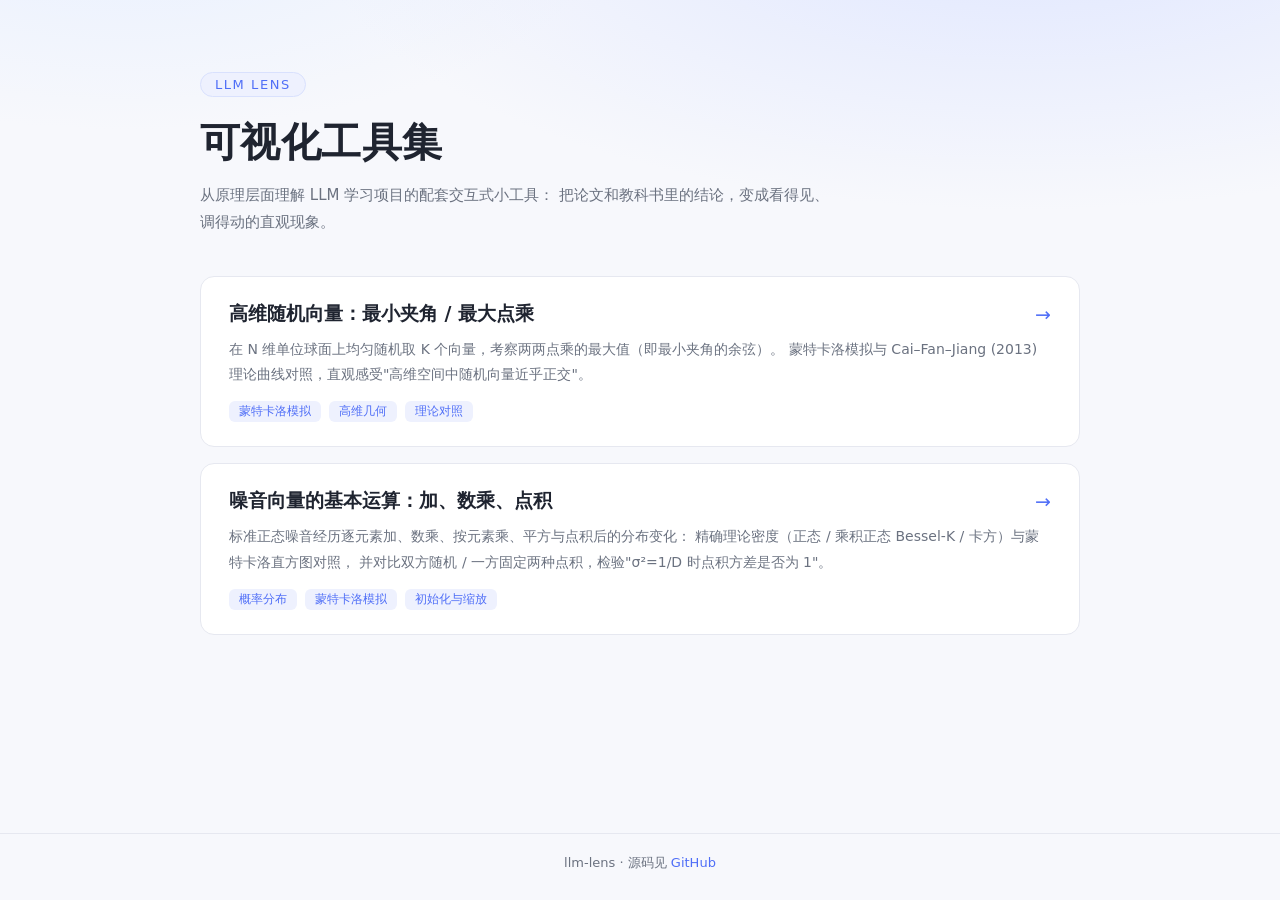
==== index.html @ 107e7b2a "refactor(noise-ops-demo): 合并点积方差对比到面板二，移除面板三 将原先独立的面板三（点积方差随D扫描）移除，将其核心结论与方差对比逻辑整合到面板二中。同时精简了页面文案、移除" ====
<!DOCTYPE html>
<html lang="zh-CN">
<head>
  <meta charset="UTF-8" />
  <meta name="viewport" content="width=device-width, initial-scale=1.0" />
  <title>LLM Lens · 可视化工具</title>
  <style>
    :root {
      --accent: #4f6ef7;
      --accent-soft: #eef1fe;
      --text: #1f2430;
      --text-dim: #6b7280;
      --card-bg: #ffffff;
      --border: #e6e8f0;
    }
    * { margin: 0; padding: 0; box-sizing: border-box; }
    body {
      font-family: "PingFang SC", "Microsoft YaHei", "Segoe UI", system-ui, sans-serif;
      color: var(--text);
      background:
        radial-gradient(1200px 500px at 80% -10%, #dfe6ff 0%, transparent 60%),
        radial-gradient(900px 400px at 10% -10%, #e8f0ff 0%, transparent 55%),
        #f7f8fc;
      min-height: 100vh;
      display: flex;
      flex-direction: column;
    }
    .wrap {
      width: min(880px, 92vw);
      margin: 0 auto;
      flex: 1;
    }
    header {
      padding: 72px 0 40px;
    }
    .eyebrow {
      display: inline-block;
      font-size: 13px;
      letter-spacing: 0.12em;
      color: var(--accent);
      background: var(--accent-soft);
      border: 1px solid #d9e1fd;
      border-radius: 999px;
      padding: 4px 14px;
      margin-bottom: 18px;
    }
    h1 {
      font-size: clamp(28px, 5vw, 40px);
      font-weight: 700;
      letter-spacing: 0.01em;
    }
    .subtitle {
      margin-top: 12px;
      color: var(--text-dim);
      font-size: 15px;
      line-height: 1.8;
      max-width: 640px;
    }
    .tool-list {
      list-style: none;
      display: grid;
      gap: 16px;
      padding-bottom: 64px;
    }
    .tool-card a {
      display: block;
      background: var(--card-bg);
      border: 1px solid var(--border);
      border-radius: 14px;
      padding: 24px 28px;
      text-decoration: none;
      color: inherit;
      transition: transform 0.18s ease, box-shadow 0.18s ease, border-color 0.18s ease;
      position: relative;
    }
    .tool-card a:hover {
      transform: translateY(-3px);
      border-color: #c7d2fb;
      box-shadow: 0 12px 32px rgba(79, 110, 247, 0.12);
    }
    .tool-card h2 {
      font-size: 19px;
      font-weight: 600;
      display: flex;
      align-items: center;
      gap: 8px;
    }
    .tool-card h2 .arrow {
      margin-left: auto;
      color: var(--accent);
      font-weight: 400;
      transition: transform 0.18s ease;
    }
    .tool-card a:hover .arrow { transform: translateX(4px); }
    .tool-card p {
      margin-top: 10px;
      color: var(--text-dim);
      font-size: 14px;
      line-height: 1.8;
    }
    .tags {
      margin-top: 14px;
      display: flex;
      flex-wrap: wrap;
      gap: 8px;
    }
    .tag {
      font-size: 12px;
      color: var(--accent);
      background: var(--accent-soft);
      border-radius: 6px;
      padding: 2px 10px;
    }
    footer {
      border-top: 1px solid var(--border);
      padding: 20px 0 28px;
      font-size: 13px;
      color: var(--text-dim);
      text-align: center;
    }
    footer a {
      color: var(--accent);
      text-decoration: none;
    }
    footer a:hover { text-decoration: underline; }
  </style>
</head>
<body>
  <div class="wrap">
    <header>
      <span class="eyebrow">LLM LENS</span>
      <h1>可视化工具集</h1>
      <p class="subtitle">
        从原理层面理解 LLM 学习项目的配套交互式小工具：
        把论文和教科书里的结论，变成看得见、调得动的直观现象。
      </p>
    </header>

    <main>
      <ul class="tool-list">
        <li class="tool-card">
          <a href="web-tools/orthogonal-demo/">
            <h2>高维随机向量：最小夹角 / 最大点乘<span class="arrow">→</span></h2>
            <p>
              在 N 维单位球面上均匀随机取 K 个向量，考察两两点乘的最大值（即最小夹角的余弦）。
              蒙特卡洛模拟与 Cai–Fan–Jiang (2013) 理论曲线对照，直观感受"高维空间中随机向量近乎正交"。
            </p>
            <div class="tags">
              <span class="tag">蒙特卡洛模拟</span>
              <span class="tag">高维几何</span>
              <span class="tag">理论对照</span>
            </div>
          </a>
        </li>
        <li class="tool-card">
          <a href="web-tools/noise-ops-demo/">
            <h2>噪音向量的基本运算：加、数乘、点积<span class="arrow">→</span></h2>
            <p>
              标准正态噪音经历逐元素加、数乘、按元素乘、平方与点积后的分布变化：
              精确理论密度（正态 / 乘积正态 Bessel-K / 卡方）与蒙特卡洛直方图对照，
              并对比双方随机 / 一方固定两种点积，检验"σ²=1/D 时点积方差是否为 1"。
            </p>
            <div class="tags">
              <span class="tag">概率分布</span>
              <span class="tag">蒙特卡洛模拟</span>
              <span class="tag">初始化与缩放</span>
            </div>
          </a>
        </li>
      </ul>
    </main>
  </div>

  <footer>
    <div class="wrap">
      llm-lens · 源码见 <a href="https://github.com/treert/llm-lens">GitHub</a>
    </div>
  </footer>
</body>
</html>
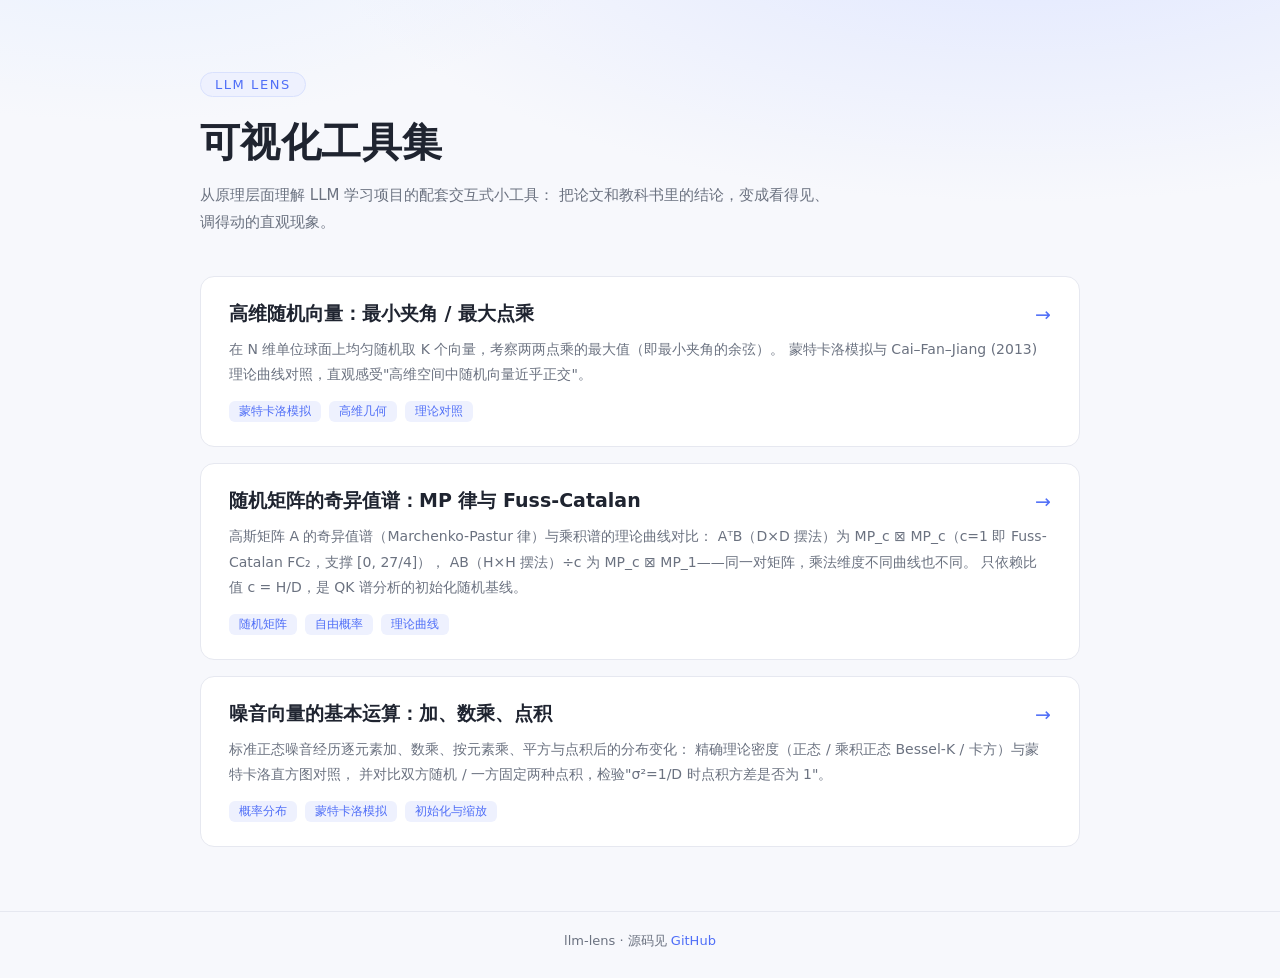
==== commit 0b8af7a4: "feat: 新增 spectrum-demo 工具与 docs/math 数学笔记 - web-tools/spectrum-demo: 随机矩阵奇异值谱理论曲线工具(MP 律、MP_c⊠MP_c、 " ====
--- a/index.html
+++ b/index.html
@@ -153,6 +153,22 @@
           </a>
         </li>
         <li class="tool-card">
+          <a href="web-tools/spectrum-demo/">
+            <h2>随机矩阵的奇异值谱：MP 律与 Fuss-Catalan<span class="arrow">→</span></h2>
+            <p>
+              高斯矩阵 A 的奇异值谱（Marchenko-Pastur 律）与乘积谱的理论曲线对比：
+              AᵀB（D×D 摆法）为 MP_c ⊠ MP_c（c=1 即 Fuss-Catalan FC₂，支撑 [0, 27/4]），
+              AB（H×H 摆法）÷c 为 MP_c ⊠ MP_1——同一对矩阵，乘法维度不同曲线也不同。
+              只依赖比值 c = H/D，是 QK 谱分析的初始化随机基线。
+            </p>
+            <div class="tags">
+              <span class="tag">随机矩阵</span>
+              <span class="tag">自由概率</span>
+              <span class="tag">理论曲线</span>
+            </div>
+          </a>
+        </li>
+        <li class="tool-card">
           <a href="web-tools/noise-ops-demo/">
             <h2>噪音向量的基本运算：加、数乘、点积<span class="arrow">→</span></h2>
             <p>
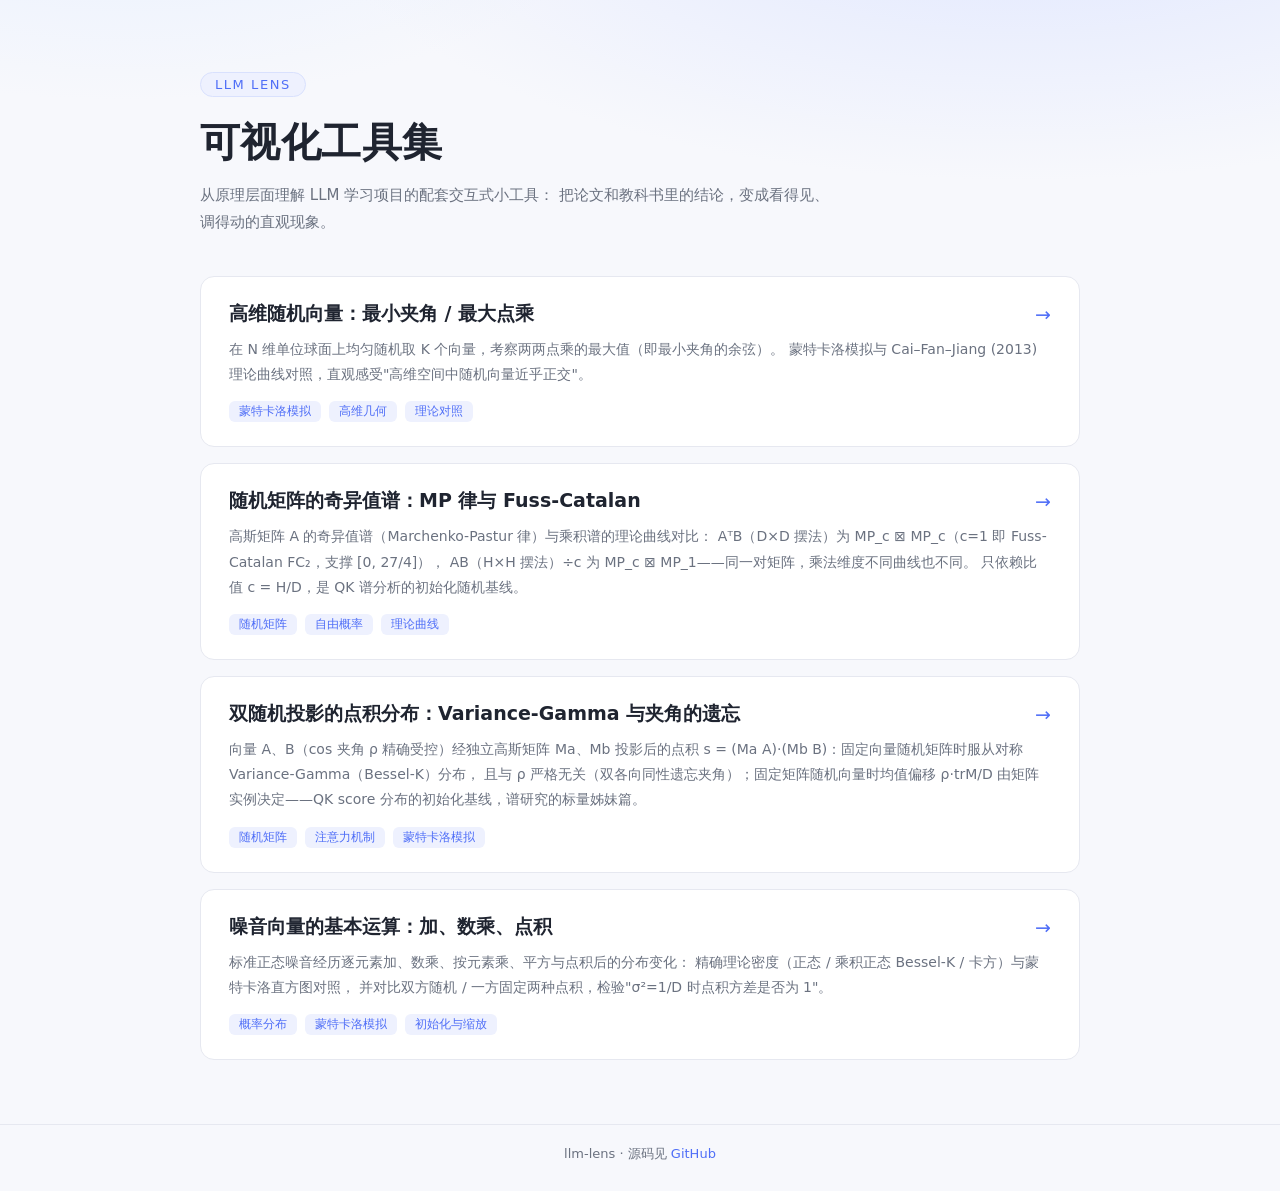
==== commit 9aa0ea61: "feat: 新增 proj-dot-demo 双随机投影点积分布演示（Variance-Gamma 与夹角遗忘）" ====
--- a/index.html
+++ b/index.html
@@ -169,6 +169,22 @@
           </a>
         </li>
         <li class="tool-card">
+          <a href="web-tools/proj-dot-demo/">
+            <h2>双随机投影的点积分布：Variance-Gamma 与夹角的遗忘<span class="arrow">→</span></h2>
+            <p>
+              向量 A、B（cos 夹角 ρ 精确受控）经独立高斯矩阵 Ma、Mb 投影后的点积
+              s = (Ma A)·(Mb B)：固定向量随机矩阵时服从对称 Variance-Gamma（Bessel-K）分布，
+              且与 ρ 严格无关（双各向同性遗忘夹角）；固定矩阵随机向量时均值偏移 ρ·trM/D
+              由矩阵实例决定——QK score 分布的初始化基线，谱研究的标量姊妹篇。
+            </p>
+            <div class="tags">
+              <span class="tag">随机矩阵</span>
+              <span class="tag">注意力机制</span>
+              <span class="tag">蒙特卡洛模拟</span>
+            </div>
+          </a>
+        </li>
+        <li class="tool-card">
           <a href="web-tools/noise-ops-demo/">
             <h2>噪音向量的基本运算：加、数乘、点积<span class="arrow">→</span></h2>
             <p>
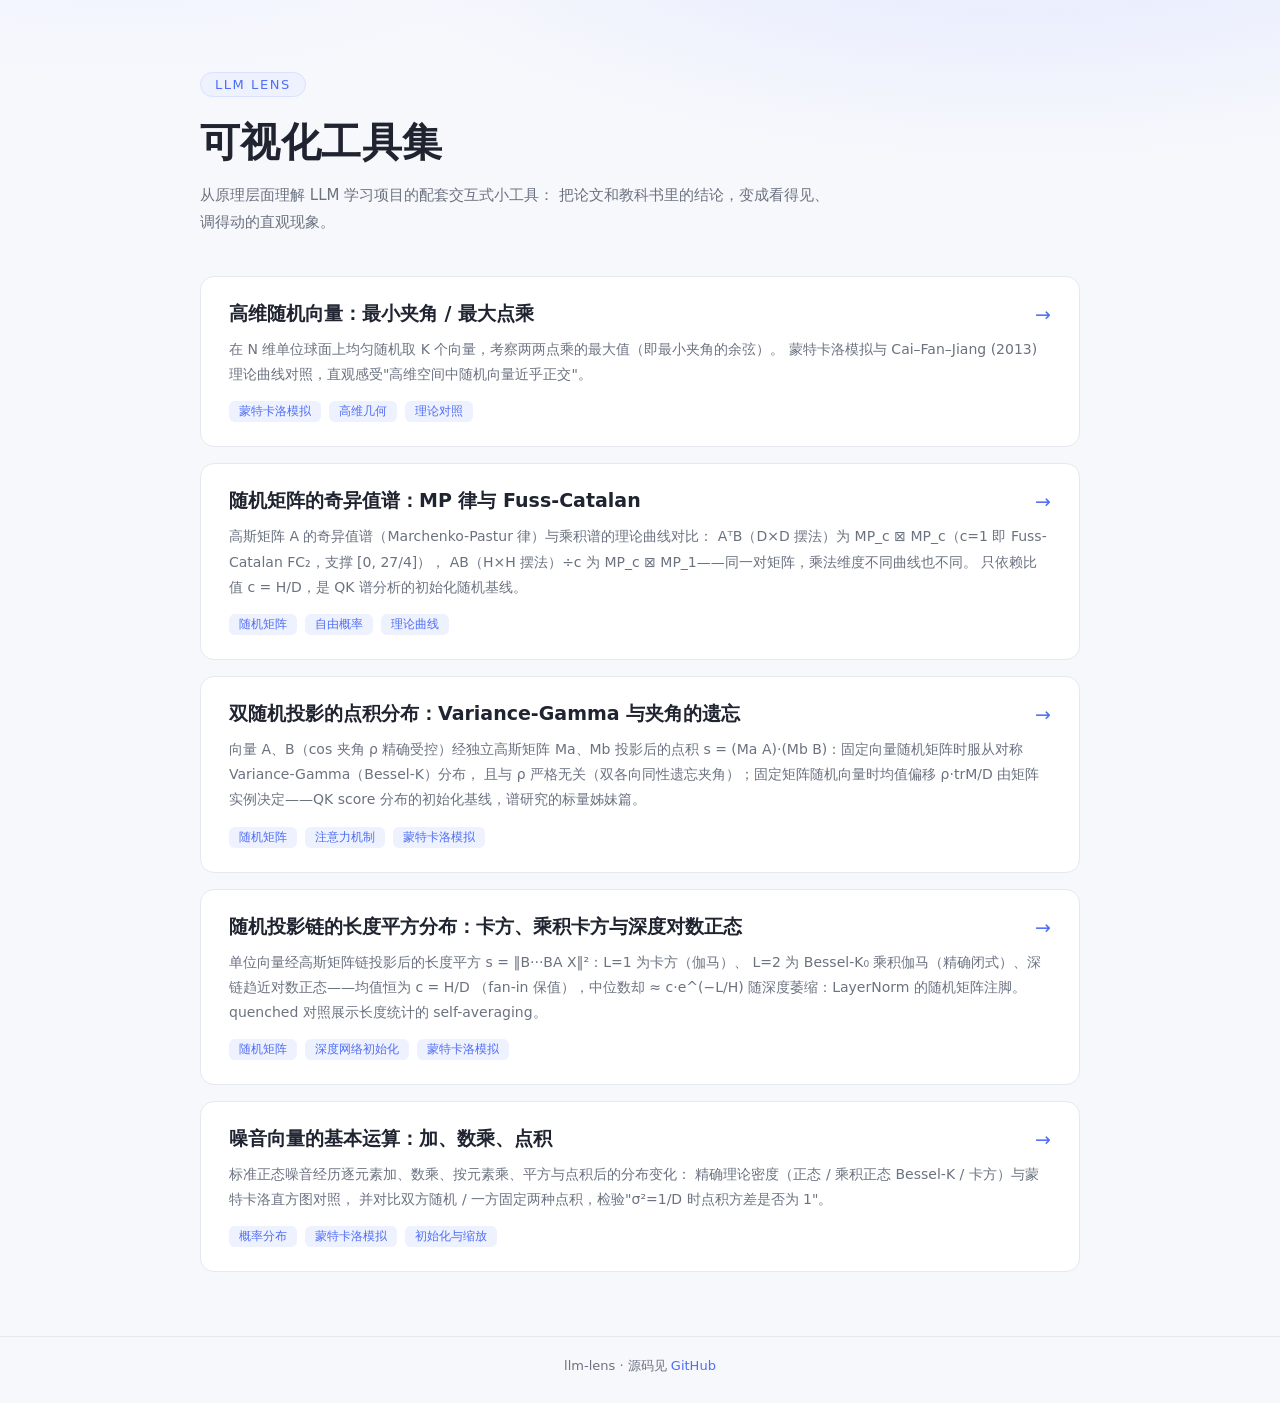
==== commit e404dbe0: "feat: 新增 proj-len-demo 随机投影链长度平方分布演示（卡方/乘积卡方/深度对数正态）" ====
--- a/index.html
+++ b/index.html
@@ -185,6 +185,22 @@
           </a>
         </li>
         <li class="tool-card">
+          <a href="web-tools/proj-len-demo/">
+            <h2>随机投影链的长度平方分布：卡方、乘积卡方与深度对数正态<span class="arrow">→</span></h2>
+            <p>
+              单位向量经高斯矩阵链投影后的长度平方 s = ‖B···BA X‖²：L=1 为卡方（伽马）、
+              L=2 为 Bessel-K₀ 乘积伽马（精确闭式）、深链趋近对数正态——均值恒为 c = H/D
+              （fan-in 保值），中位数却 ≈ c·e^(−L/H) 随深度萎缩：LayerNorm 的随机矩阵注脚。
+              quenched 对照展示长度统计的 self-averaging。
+            </p>
+            <div class="tags">
+              <span class="tag">随机矩阵</span>
+              <span class="tag">深度网络初始化</span>
+              <span class="tag">蒙特卡洛模拟</span>
+            </div>
+          </a>
+        </li>
+        <li class="tool-card">
           <a href="web-tools/noise-ops-demo/">
             <h2>噪音向量的基本运算：加、数乘、点积<span class="arrow">→</span></h2>
             <p>
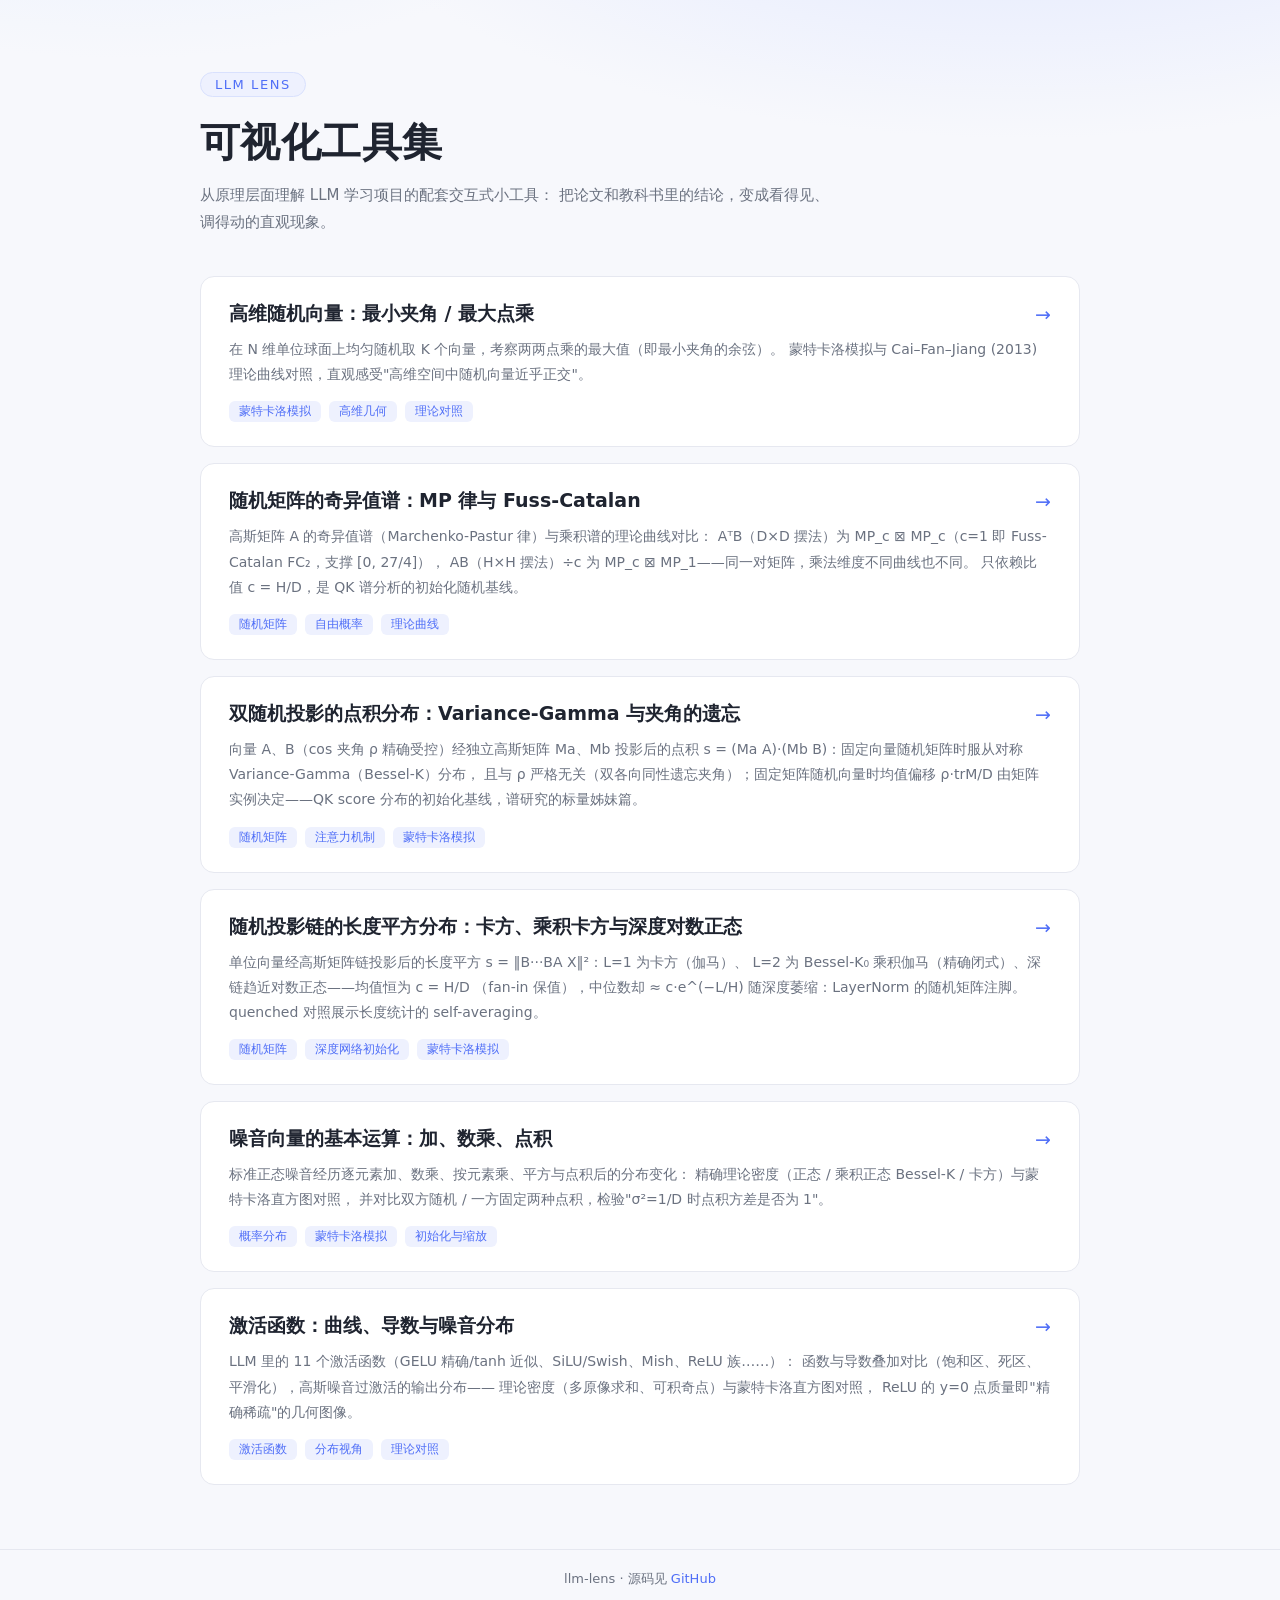
==== commit 33cf3122: "docs: activation-demo README 与首页登记（附设计/计划文档）" ====
--- a/index.html
+++ b/index.html
@@ -215,6 +215,22 @@
             </div>
           </a>
         </li>
+        <li class="tool-card">
+          <a href="web-tools/activation-demo/">
+            <h2>激活函数：曲线、导数与噪音分布<span class="arrow">→</span></h2>
+            <p>
+              LLM 里的 11 个激活函数（GELU 精确/tanh 近似、SiLU/Swish、Mish、ReLU 族……）：
+              函数与导数叠加对比（饱和区、死区、平滑化），高斯噪音过激活的输出分布——
+              理论密度（多原像求和、可积奇点）与蒙特卡洛直方图对照，
+              ReLU 的 y=0 点质量即"精确稀疏"的几何图像。
+            </p>
+            <div class="tags">
+              <span class="tag">激活函数</span>
+              <span class="tag">分布视角</span>
+              <span class="tag">理论对照</span>
+            </div>
+          </a>
+        </li>
       </ul>
     </main>
   </div>
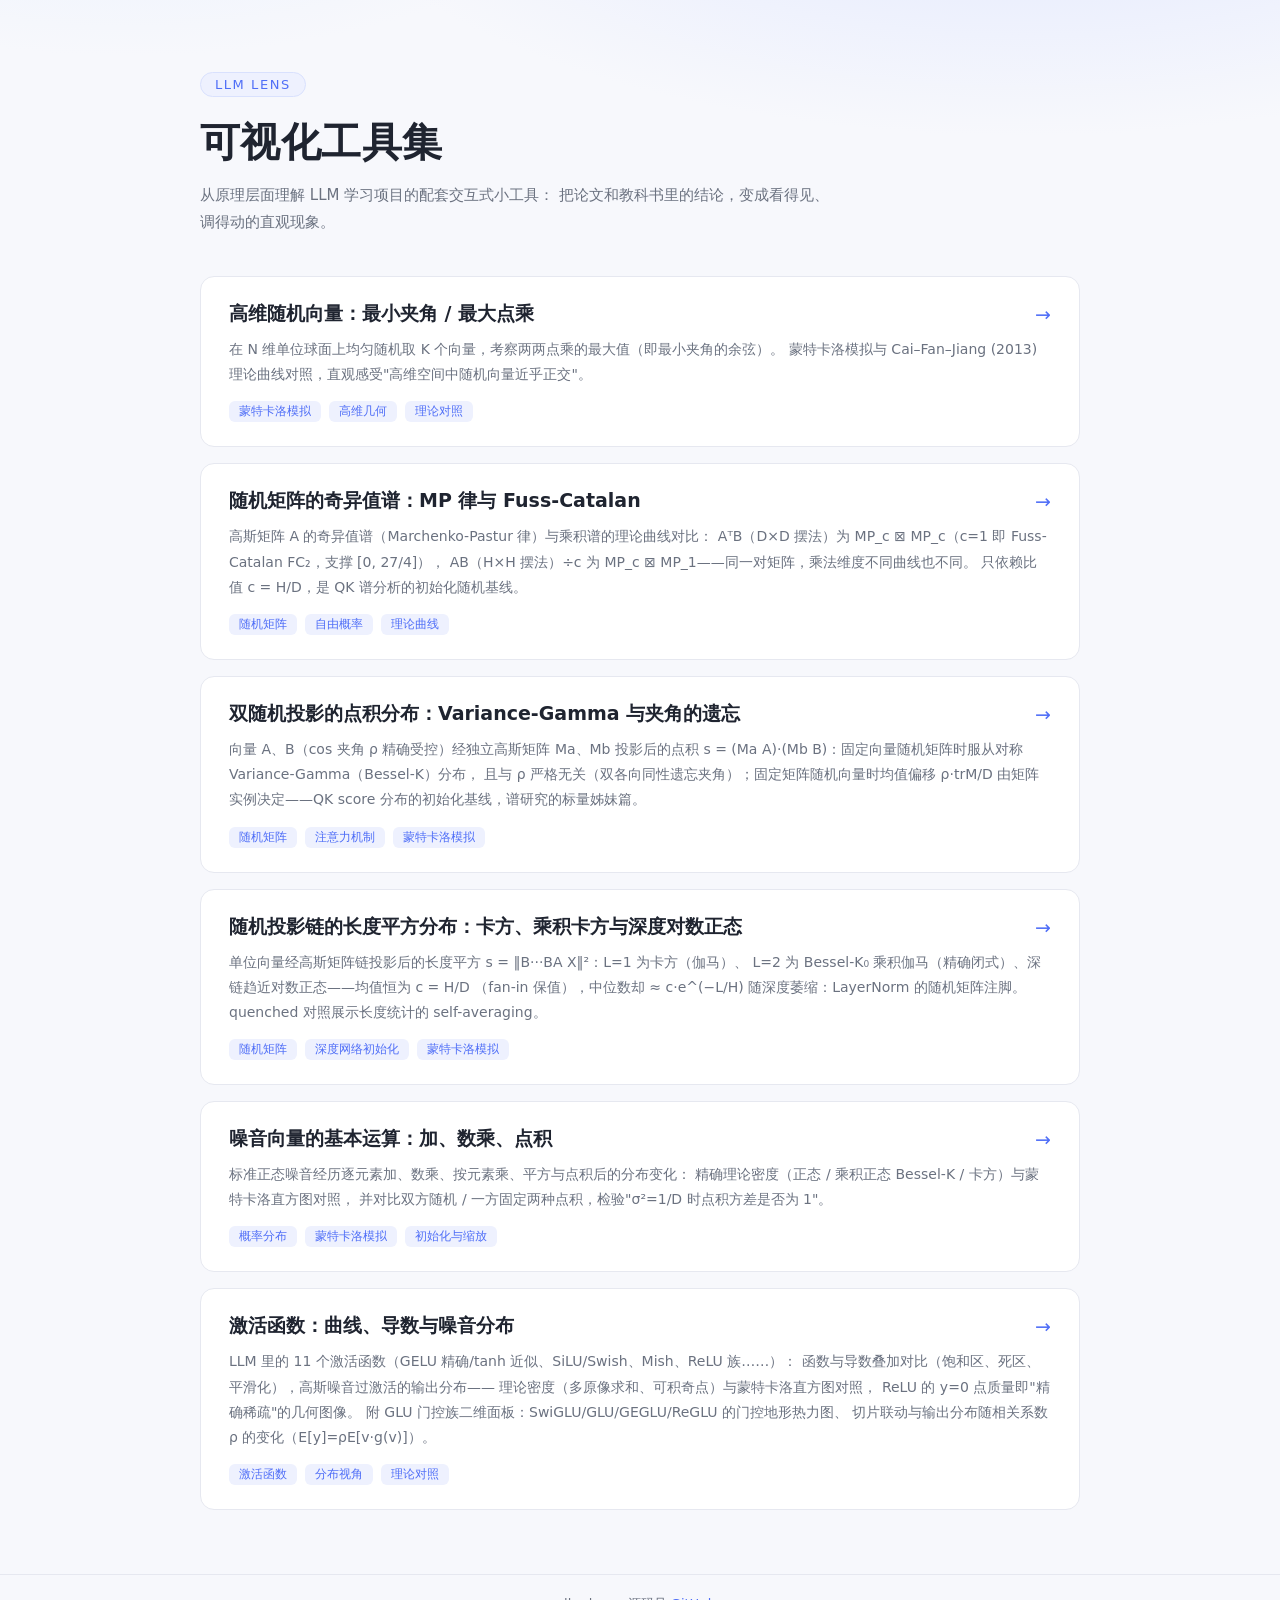
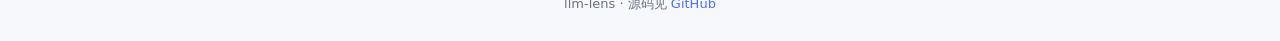
==== commit b1edc25b: "docs: activation-demo 面板三文档与登记（GLU 补充设计/计划）" ====
--- a/index.html
+++ b/index.html
@@ -223,6 +223,8 @@
               函数与导数叠加对比（饱和区、死区、平滑化），高斯噪音过激活的输出分布——
               理论密度（多原像求和、可积奇点）与蒙特卡洛直方图对照，
               ReLU 的 y=0 点质量即"精确稀疏"的几何图像。
+              附 GLU 门控族二维面板：SwiGLU/GLU/GEGLU/ReGLU 的门控地形热力图、
+              切片联动与输出分布随相关系数 ρ 的变化（E[y]=ρE[v·g(v)]）。
             </p>
             <div class="tags">
               <span class="tag">激活函数</span>
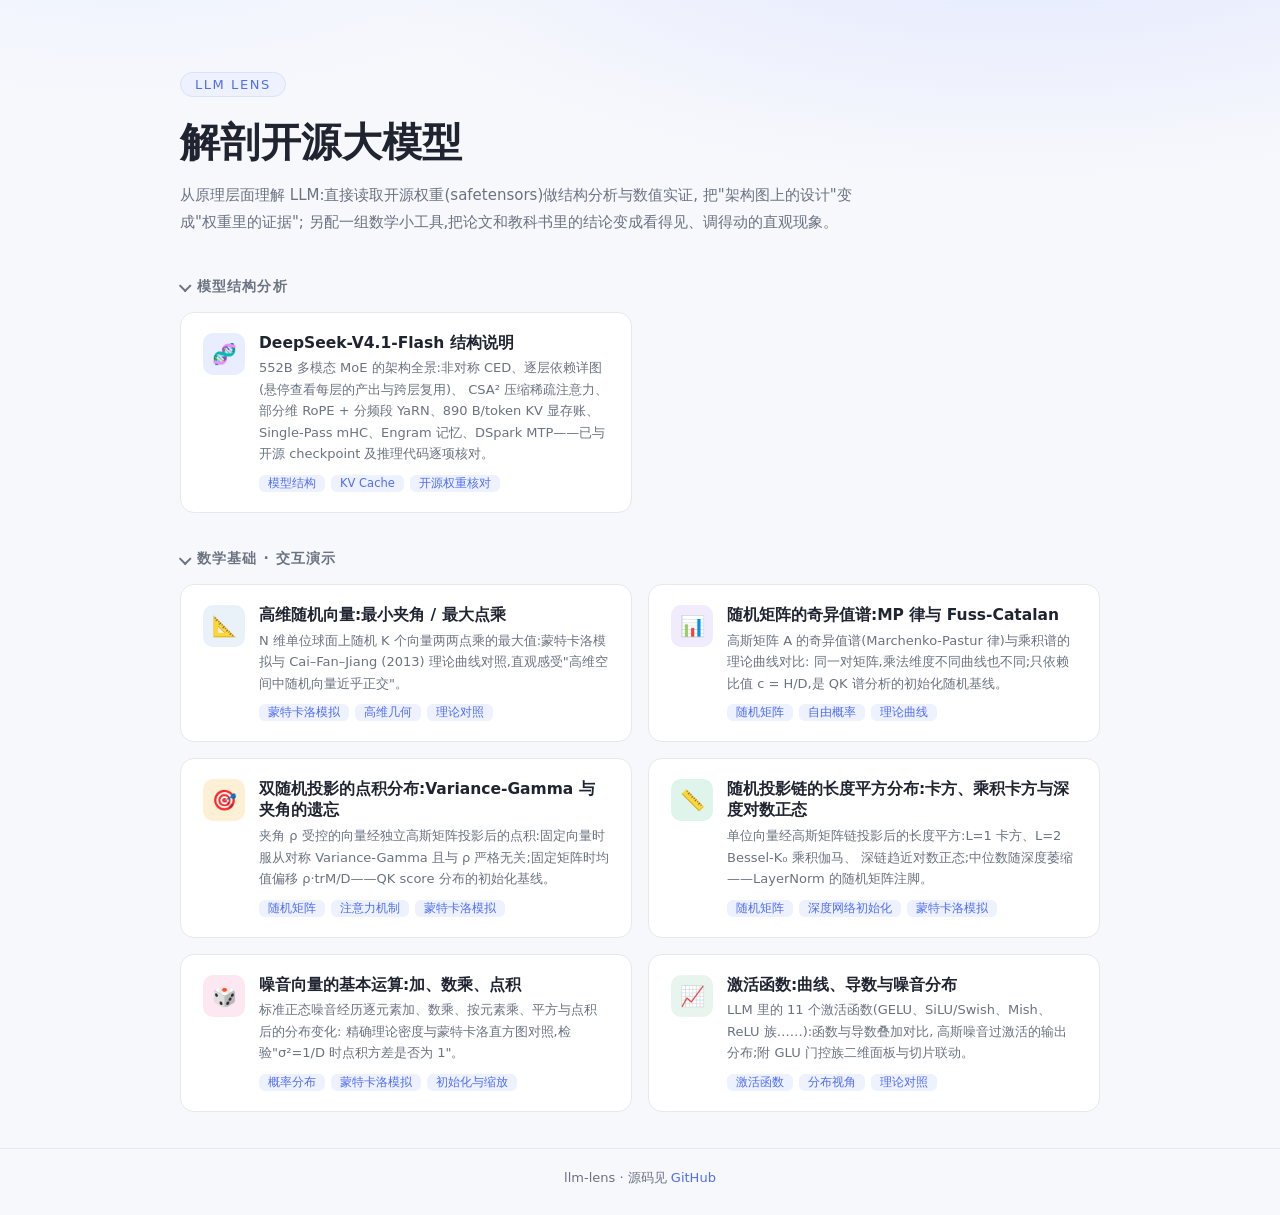
==== commit a1b4e3f4: "refactor: 首页改版为可折叠分组卡片布局" ====
--- a/index.html
+++ b/index.html
@@ -3,7 +3,7 @@
 <head>
   <meta charset="UTF-8" />
   <meta name="viewport" content="width=device-width, initial-scale=1.0" />
-  <title>LLM Lens · 可视化工具</title>
+  <title>LLM Lens · 解剖开源大模型</title>
   <style>
     :root {
       --accent: #4f6ef7;
@@ -26,7 +26,7 @@
       flex-direction: column;
     }
     .wrap {
-      width: min(880px, 92vw);
+      width: min(920px, 92vw);
       margin: 0 auto;
       flex: 1;
     }
@@ -54,62 +54,92 @@
       color: var(--text-dim);
       font-size: 15px;
       line-height: 1.8;
-      max-width: 640px;
-    }
-    .tool-list {
+      max-width: 680px;
+    }
+    /* ---- 可折叠分组 ---- */
+    .group { margin-bottom: 36px; }
+    .group-title {
+      display: inline-flex;
+      align-items: center;
+      gap: 8px;
+      font-size: 14px;
+      font-weight: 600;
+      color: var(--text-dim);
+      letter-spacing: 0.08em;
+      cursor: pointer;
       list-style: none;
+      user-select: none;
+      transition: color 0.2s;
+    }
+    .group-title:hover { color: var(--text); }
+    .group-title::-webkit-details-marker { display: none; }
+    .group-title::before {
+      content: "";
+      width: 7px;
+      height: 7px;
+      border-right: 2px solid currentColor;
+      border-bottom: 2px solid currentColor;
+      transform: rotate(-45deg) translateY(-1px);
+      transition: transform 0.2s;
+    }
+    .group[open] .group-title { margin-bottom: 16px; }
+    .group[open] .group-title::before { transform: rotate(45deg) translateY(-1px); }
+    /* ---- 卡片网格 ---- */
+    .project-grid {
       display: grid;
+      grid-template-columns: repeat(auto-fill, minmax(300px, 1fr));
       gap: 16px;
-      padding-bottom: 64px;
-    }
-    .tool-card a {
-      display: block;
+    }
+    .card {
+      display: flex;
+      align-items: flex-start;
+      gap: 14px;
       background: var(--card-bg);
       border: 1px solid var(--border);
       border-radius: 14px;
-      padding: 24px 28px;
+      padding: 20px 22px;
       text-decoration: none;
       color: inherit;
       transition: transform 0.18s ease, box-shadow 0.18s ease, border-color 0.18s ease;
-      position: relative;
-    }
-    .tool-card a:hover {
+    }
+    .card:hover {
       transform: translateY(-3px);
       border-color: #c7d2fb;
       box-shadow: 0 12px 32px rgba(79, 110, 247, 0.12);
     }
-    .tool-card h2 {
-      font-size: 19px;
-      font-weight: 600;
+    .card-icon {
+      flex-shrink: 0;
+      width: 42px;
+      height: 42px;
+      border-radius: 10px;
       display: flex;
       align-items: center;
-      gap: 8px;
-    }
-    .tool-card h2 .arrow {
-      margin-left: auto;
-      color: var(--accent);
-      font-weight: 400;
-      transition: transform 0.18s ease;
-    }
-    .tool-card a:hover .arrow { transform: translateX(4px); }
-    .tool-card p {
+      justify-content: center;
+      font-size: 20px;
+    }
+    .card-body h3 {
+      font-size: 15.5px;
+      font-weight: 600;
+      line-height: 1.35;
+      margin-bottom: 4px;
+    }
+    .card-body p {
+      font-size: 13px;
+      color: var(--text-dim);
+      line-height: 1.65;
+    }
+    .tags {
       margin-top: 10px;
-      color: var(--text-dim);
-      font-size: 14px;
-      line-height: 1.8;
-    }
-    .tags {
-      margin-top: 14px;
       display: flex;
       flex-wrap: wrap;
-      gap: 8px;
+      gap: 6px;
     }
     .tag {
-      font-size: 12px;
+      font-size: 11.5px;
       color: var(--accent);
       background: var(--accent-soft);
       border-radius: 6px;
-      padding: 2px 10px;
+      padding: 1px 9px;
     }
     footer {
       border-top: 1px solid var(--border);
@@ -129,111 +159,141 @@
   <div class="wrap">
     <header>
       <span class="eyebrow">LLM LENS</span>
-      <h1>可视化工具集</h1>
+      <h1>解剖开源大模型</h1>
       <p class="subtitle">
-        从原理层面理解 LLM 学习项目的配套交互式小工具：
-        把论文和教科书里的结论，变成看得见、调得动的直观现象。
+        从原理层面理解 LLM:直接读取开源权重(safetensors)做结构分析与数值实证,
+        把"架构图上的设计"变成"权重里的证据";
+        另配一组数学小工具,把论文和教科书里的结论变成看得见、调得动的直观现象。
       </p>
     </header>
 
     <main>
-      <ul class="tool-list">
-        <li class="tool-card">
-          <a href="web-tools/orthogonal-demo/">
-            <h2>高维随机向量：最小夹角 / 最大点乘<span class="arrow">→</span></h2>
-            <p>
-              在 N 维单位球面上均匀随机取 K 个向量，考察两两点乘的最大值（即最小夹角的余弦）。
-              蒙特卡洛模拟与 Cai–Fan–Jiang (2013) 理论曲线对照，直观感受"高维空间中随机向量近乎正交"。
-            </p>
-            <div class="tags">
-              <span class="tag">蒙特卡洛模拟</span>
-              <span class="tag">高维几何</span>
-              <span class="tag">理论对照</span>
-            </div>
-          </a>
-        </li>
-        <li class="tool-card">
-          <a href="web-tools/spectrum-demo/">
-            <h2>随机矩阵的奇异值谱：MP 律与 Fuss-Catalan<span class="arrow">→</span></h2>
-            <p>
-              高斯矩阵 A 的奇异值谱（Marchenko-Pastur 律）与乘积谱的理论曲线对比：
-              AᵀB（D×D 摆法）为 MP_c ⊠ MP_c（c=1 即 Fuss-Catalan FC₂，支撑 [0, 27/4]），
-              AB（H×H 摆法）÷c 为 MP_c ⊠ MP_1——同一对矩阵，乘法维度不同曲线也不同。
-              只依赖比值 c = H/D，是 QK 谱分析的初始化随机基线。
-            </p>
-            <div class="tags">
-              <span class="tag">随机矩阵</span>
-              <span class="tag">自由概率</span>
-              <span class="tag">理论曲线</span>
-            </div>
-          </a>
-        </li>
-        <li class="tool-card">
-          <a href="web-tools/proj-dot-demo/">
-            <h2>双随机投影的点积分布：Variance-Gamma 与夹角的遗忘<span class="arrow">→</span></h2>
-            <p>
-              向量 A、B（cos 夹角 ρ 精确受控）经独立高斯矩阵 Ma、Mb 投影后的点积
-              s = (Ma A)·(Mb B)：固定向量随机矩阵时服从对称 Variance-Gamma（Bessel-K）分布，
-              且与 ρ 严格无关（双各向同性遗忘夹角）；固定矩阵随机向量时均值偏移 ρ·trM/D
-              由矩阵实例决定——QK score 分布的初始化基线，谱研究的标量姊妹篇。
-            </p>
-            <div class="tags">
-              <span class="tag">随机矩阵</span>
-              <span class="tag">注意力机制</span>
-              <span class="tag">蒙特卡洛模拟</span>
-            </div>
-          </a>
-        </li>
-        <li class="tool-card">
-          <a href="web-tools/proj-len-demo/">
-            <h2>随机投影链的长度平方分布：卡方、乘积卡方与深度对数正态<span class="arrow">→</span></h2>
-            <p>
-              单位向量经高斯矩阵链投影后的长度平方 s = ‖B···BA X‖²：L=1 为卡方（伽马）、
-              L=2 为 Bessel-K₀ 乘积伽马（精确闭式）、深链趋近对数正态——均值恒为 c = H/D
-              （fan-in 保值），中位数却 ≈ c·e^(−L/H) 随深度萎缩：LayerNorm 的随机矩阵注脚。
-              quenched 对照展示长度统计的 self-averaging。
-            </p>
-            <div class="tags">
-              <span class="tag">随机矩阵</span>
-              <span class="tag">深度网络初始化</span>
-              <span class="tag">蒙特卡洛模拟</span>
-            </div>
-          </a>
-        </li>
-        <li class="tool-card">
-          <a href="web-tools/noise-ops-demo/">
-            <h2>噪音向量的基本运算：加、数乘、点积<span class="arrow">→</span></h2>
-            <p>
-              标准正态噪音经历逐元素加、数乘、按元素乘、平方与点积后的分布变化：
-              精确理论密度（正态 / 乘积正态 Bessel-K / 卡方）与蒙特卡洛直方图对照，
-              并对比双方随机 / 一方固定两种点积，检验"σ²=1/D 时点积方差是否为 1"。
-            </p>
-            <div class="tags">
-              <span class="tag">概率分布</span>
-              <span class="tag">蒙特卡洛模拟</span>
-              <span class="tag">初始化与缩放</span>
-            </div>
-          </a>
-        </li>
-        <li class="tool-card">
-          <a href="web-tools/activation-demo/">
-            <h2>激活函数：曲线、导数与噪音分布<span class="arrow">→</span></h2>
-            <p>
-              LLM 里的 11 个激活函数（GELU 精确/tanh 近似、SiLU/Swish、Mish、ReLU 族……）：
-              函数与导数叠加对比（饱和区、死区、平滑化），高斯噪音过激活的输出分布——
-              理论密度（多原像求和、可积奇点）与蒙特卡洛直方图对照，
-              ReLU 的 y=0 点质量即"精确稀疏"的几何图像。
-              附 GLU 门控族二维面板：SwiGLU/GLU/GEGLU/ReGLU 的门控地形热力图、
-              切片联动与输出分布随相关系数 ρ 的变化（E[y]=ρE[v·g(v)]）。
-            </p>
-            <div class="tags">
-              <span class="tag">激活函数</span>
-              <span class="tag">分布视角</span>
-              <span class="tag">理论对照</span>
-            </div>
-          </a>
-        </li>
-      </ul>
+      <details class="group" open>
+        <summary class="group-title">模型结构分析</summary>
+        <div class="project-grid">
+
+          <a class="card" href="web-tools/ds-v4-1-flash-structure/">
+            <div class="card-icon" style="background:#e8edff;">🧬</div>
+            <div class="card-body">
+              <h3>DeepSeek-V4.1-Flash 结构说明</h3>
+              <p>
+                552B 多模态 MoE 的架构全景:非对称 CED、逐层依赖详图(悬停查看每层的产出与跨层复用)、
+                CSA² 压缩稀疏注意力、部分维 RoPE + 分频段 YaRN、890 B/token KV 显存账、
+                Single-Pass mHC、Engram 记忆、DSpark MTP——已与开源 checkpoint 及推理代码逐项核对。
+              </p>
+              <div class="tags">
+                <span class="tag">模型结构</span>
+                <span class="tag">KV Cache</span>
+                <span class="tag">开源权重核对</span>
+              </div>
+            </div>
+          </a>
+
+        </div>
+      </details>
+
+      <details class="group" open>
+        <summary class="group-title">数学基础 · 交互演示</summary>
+        <div class="project-grid">
+
+          <a class="card" href="web-tools/orthogonal-demo/">
+            <div class="card-icon" style="background:#e8f2f8;">📐</div>
+            <div class="card-body">
+              <h3>高维随机向量:最小夹角 / 最大点乘</h3>
+              <p>
+                N 维单位球面上随机 K 个向量两两点乘的最大值:蒙特卡洛模拟与 Cai–Fan–Jiang (2013)
+                理论曲线对照,直观感受"高维空间中随机向量近乎正交"。
+              </p>
+              <div class="tags">
+                <span class="tag">蒙特卡洛模拟</span>
+                <span class="tag">高维几何</span>
+                <span class="tag">理论对照</span>
+              </div>
+            </div>
+          </a>
+
+          <a class="card" href="web-tools/spectrum-demo/">
+            <div class="card-icon" style="background:#f1ebfe;">📊</div>
+            <div class="card-body">
+              <h3>随机矩阵的奇异值谱:MP 律与 Fuss-Catalan</h3>
+              <p>
+                高斯矩阵 A 的奇异值谱(Marchenko-Pastur 律)与乘积谱的理论曲线对比:
+                同一对矩阵,乘法维度不同曲线也不同;只依赖比值 c = H/D,是 QK 谱分析的初始化随机基线。
+              </p>
+              <div class="tags">
+                <span class="tag">随机矩阵</span>
+                <span class="tag">自由概率</span>
+                <span class="tag">理论曲线</span>
+              </div>
+            </div>
+          </a>
+
+          <a class="card" href="web-tools/proj-dot-demo/">
+            <div class="card-icon" style="background:#fdf0d5;">🎯</div>
+            <div class="card-body">
+              <h3>双随机投影的点积分布:Variance-Gamma 与夹角的遗忘</h3>
+              <p>
+                夹角 ρ 受控的向量经独立高斯矩阵投影后的点积:固定向量时服从对称 Variance-Gamma
+                且与 ρ 严格无关;固定矩阵时均值偏移 ρ·trM/D——QK score 分布的初始化基线。
+              </p>
+              <div class="tags">
+                <span class="tag">随机矩阵</span>
+                <span class="tag">注意力机制</span>
+                <span class="tag">蒙特卡洛模拟</span>
+              </div>
+            </div>
+          </a>
+
+          <a class="card" href="web-tools/proj-len-demo/">
+            <div class="card-icon" style="background:#dff5ec;">📏</div>
+            <div class="card-body">
+              <h3>随机投影链的长度平方分布:卡方、乘积卡方与深度对数正态</h3>
+              <p>
+                单位向量经高斯矩阵链投影后的长度平方:L=1 卡方、L=2 Bessel-K₀ 乘积伽马、
+                深链趋近对数正态;中位数随深度萎缩——LayerNorm 的随机矩阵注脚。
+              </p>
+              <div class="tags">
+                <span class="tag">随机矩阵</span>
+                <span class="tag">深度网络初始化</span>
+                <span class="tag">蒙特卡洛模拟</span>
+              </div>
+            </div>
+          </a>
+
+          <a class="card" href="web-tools/noise-ops-demo/">
+            <div class="card-icon" style="background:#fde8f2;">🎲</div>
+            <div class="card-body">
+              <h3>噪音向量的基本运算:加、数乘、点积</h3>
+              <p>
+                标准正态噪音经历逐元素加、数乘、按元素乘、平方与点积后的分布变化:
+                精确理论密度与蒙特卡洛直方图对照,检验"σ²=1/D 时点积方差是否为 1"。
+              </p>
+              <div class="tags">
+                <span class="tag">概率分布</span>
+                <span class="tag">蒙特卡洛模拟</span>
+                <span class="tag">初始化与缩放</span>
+              </div>
+            </div>
+          </a>
+
+          <a class="card" href="web-tools/activation-demo/">
+            <div class="card-icon" style="background:#e8f4ee;">📈</div>
+            <div class="card-body">
+              <h3>激活函数:曲线、导数与噪音分布</h3>
+              <p>
+                LLM 里的 11 个激活函数(GELU、SiLU/Swish、Mish、ReLU 族……):函数与导数叠加对比,
+                高斯噪音过激活的输出分布;附 GLU 门控族二维面板与切片联动。
+              </p>
+              <div class="tags">
+                <span class="tag">激活函数</span>
+                <span class="tag">分布视角</span>
+                <span class="tag">理论对照</span>
+              </div>
+            </div>
+          </a>
+
+        </div>
+      </details>
     </main>
   </div>
 
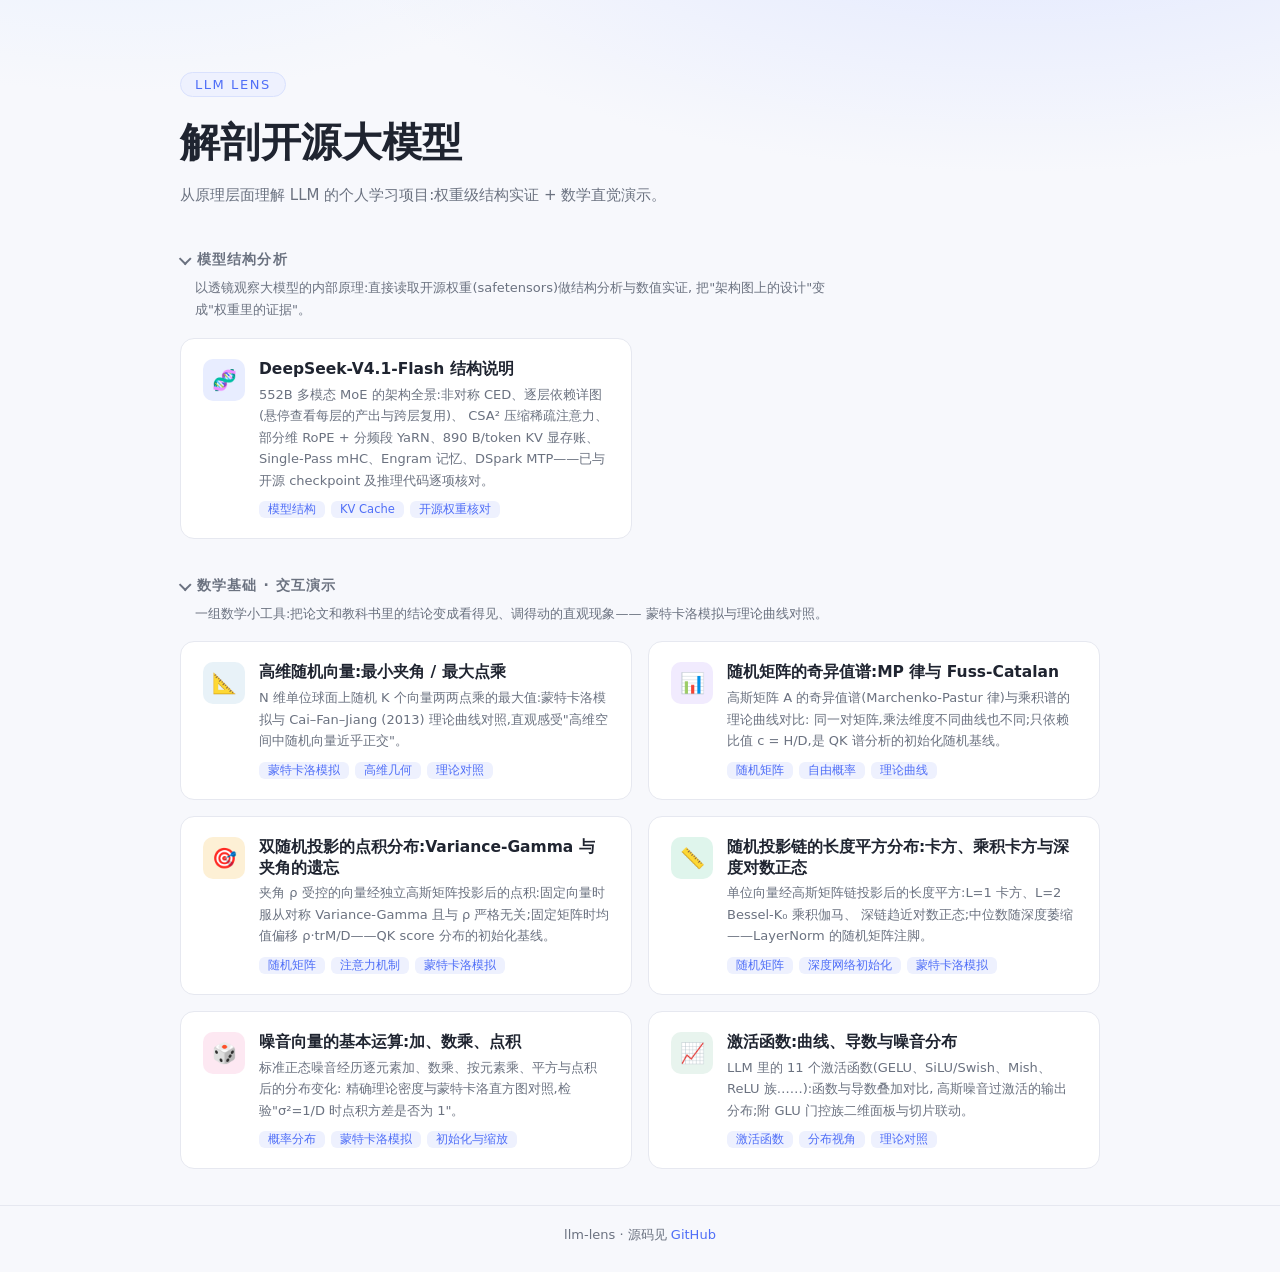
==== commit 1acb4228: "refactor: 首页描述归入分组、卡片链接改为显式 index.html 路径" ====
--- a/index.html
+++ b/index.html
@@ -84,6 +84,13 @@
     }
     .group[open] .group-title { margin-bottom: 16px; }
     .group[open] .group-title::before { transform: rotate(45deg) translateY(-1px); }
+    .group-desc {
+      margin: -8px 0 16px 15px;
+      font-size: 13px;
+      color: var(--text-dim);
+      line-height: 1.75;
+      max-width: 660px;
+    }
     /* ---- 卡片网格 ---- */
     .project-grid {
       display: grid;
@@ -161,18 +168,20 @@
       <span class="eyebrow">LLM LENS</span>
       <h1>解剖开源大模型</h1>
       <p class="subtitle">
-        从原理层面理解 LLM:直接读取开源权重(safetensors)做结构分析与数值实证,
-        把"架构图上的设计"变成"权重里的证据";
-        另配一组数学小工具,把论文和教科书里的结论变成看得见、调得动的直观现象。
+        从原理层面理解 LLM 的个人学习项目:权重级结构实证 + 数学直觉演示。
       </p>
     </header>
 
     <main>
       <details class="group" open>
         <summary class="group-title">模型结构分析</summary>
+        <p class="group-desc">
+          以透镜观察大模型的内部原理:直接读取开源权重(safetensors)做结构分析与数值实证,
+          把"架构图上的设计"变成"权重里的证据"。
+        </p>
         <div class="project-grid">
 
-          <a class="card" href="web-tools/ds-v4-1-flash-structure/">
+          <a class="card" href="web-tools/ds-v4-1-flash-structure/index.html">
             <div class="card-icon" style="background:#e8edff;">🧬</div>
             <div class="card-body">
               <h3>DeepSeek-V4.1-Flash 结构说明</h3>
@@ -194,9 +203,13 @@
 
       <details class="group" open>
         <summary class="group-title">数学基础 · 交互演示</summary>
+        <p class="group-desc">
+          一组数学小工具:把论文和教科书里的结论变成看得见、调得动的直观现象——
+          蒙特卡洛模拟与理论曲线对照。
+        </p>
         <div class="project-grid">
 
-          <a class="card" href="web-tools/orthogonal-demo/">
+          <a class="card" href="web-tools/orthogonal-demo/index.html">
             <div class="card-icon" style="background:#e8f2f8;">📐</div>
             <div class="card-body">
               <h3>高维随机向量:最小夹角 / 最大点乘</h3>
@@ -212,7 +225,7 @@
             </div>
           </a>
 
-          <a class="card" href="web-tools/spectrum-demo/">
+          <a class="card" href="web-tools/spectrum-demo/index.html">
             <div class="card-icon" style="background:#f1ebfe;">📊</div>
             <div class="card-body">
               <h3>随机矩阵的奇异值谱:MP 律与 Fuss-Catalan</h3>
@@ -228,7 +241,7 @@
             </div>
           </a>
 
-          <a class="card" href="web-tools/proj-dot-demo/">
+          <a class="card" href="web-tools/proj-dot-demo/index.html">
             <div class="card-icon" style="background:#fdf0d5;">🎯</div>
             <div class="card-body">
               <h3>双随机投影的点积分布:Variance-Gamma 与夹角的遗忘</h3>
@@ -244,7 +257,7 @@
             </div>
           </a>
 
-          <a class="card" href="web-tools/proj-len-demo/">
+          <a class="card" href="web-tools/proj-len-demo/index.html">
             <div class="card-icon" style="background:#dff5ec;">📏</div>
             <div class="card-body">
               <h3>随机投影链的长度平方分布:卡方、乘积卡方与深度对数正态</h3>
@@ -260,7 +273,7 @@
             </div>
           </a>
 
-          <a class="card" href="web-tools/noise-ops-demo/">
+          <a class="card" href="web-tools/noise-ops-demo/index.html">
             <div class="card-icon" style="background:#fde8f2;">🎲</div>
             <div class="card-body">
               <h3>噪音向量的基本运算:加、数乘、点积</h3>
@@ -276,7 +289,7 @@
             </div>
           </a>
 
-          <a class="card" href="web-tools/activation-demo/">
+          <a class="card" href="web-tools/activation-demo/index.html">
             <div class="card-icon" style="background:#e8f4ee;">📈</div>
             <div class="card-body">
               <h3>激活函数:曲线、导数与噪音分布</h3>
